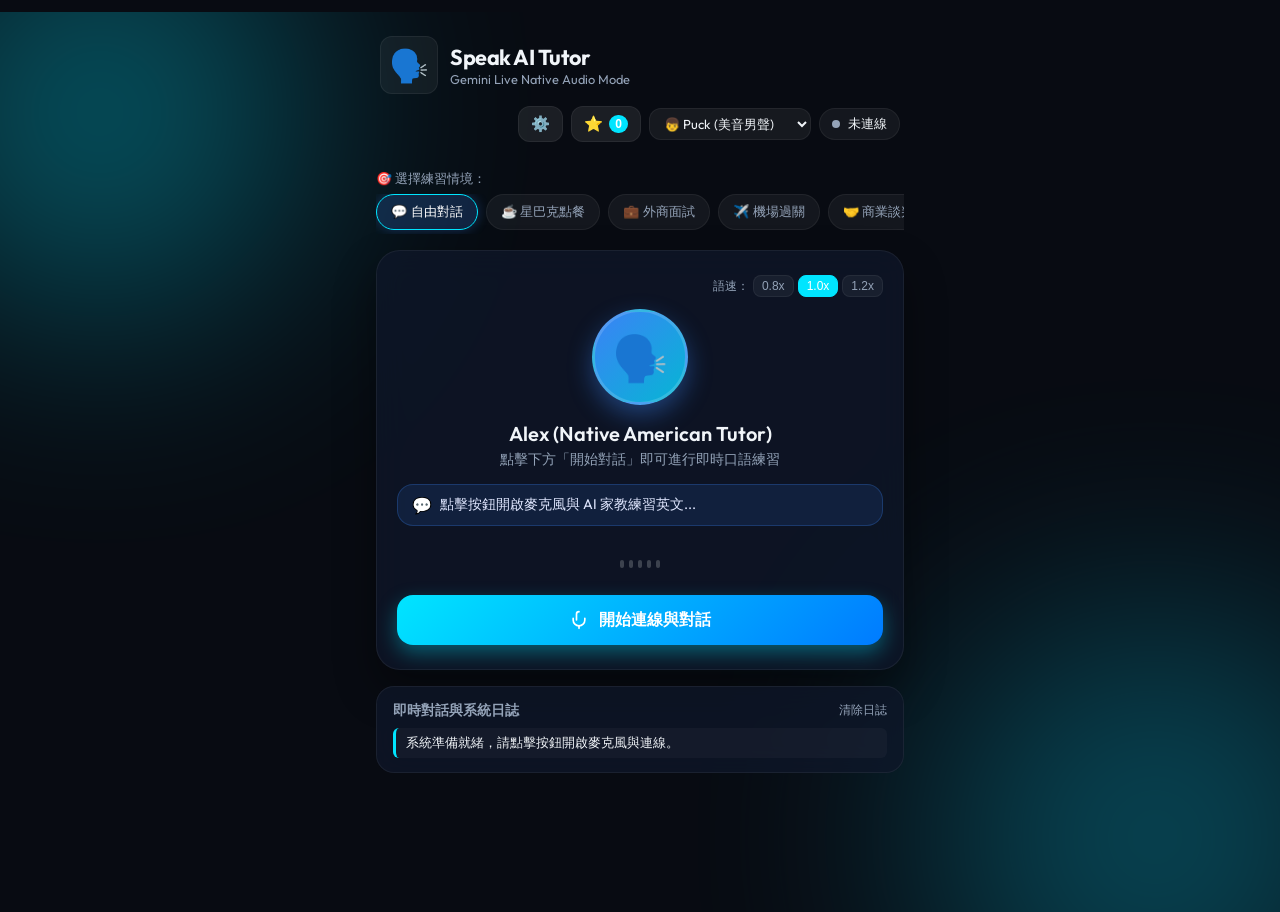
==== index.html @ 6828109a "1500" ====
<!DOCTYPE html>
<html lang="zh-TW">
<head>
    <meta charset="UTF-8">
    <meta name="viewport" content="width=device-width, initial-scale=1.0, maximum-scale=1.0, user-scalable=no">
    <title>Speak AI Tutor - Complete English Learning App</title>
    
    <!-- PWA Primary Meta Tags -->
    <meta name="theme-color" content="#6366f1">
    <meta name="description" content="全功能 Speak AI 英文家教 - 情境角色扮演、即時文法糾正卡片與單字庫">
    <link rel="manifest" href="manifest.json">
    <link rel="icon" type="image/svg+xml" href="icon.svg">
    
    <!-- iOS PWA Mobile Meta Tags -->
    <meta name="apple-mobile-web-app-capable" content="yes">
    <meta name="apple-mobile-web-app-status-bar-style" content="black-translucent">
    <meta name="apple-mobile-web-app-title" content="Speak AI">
    <link rel="apple-touch-icon" href="icon.svg">

    <!-- Google Fonts -->
    <link rel="preconnect" href="https://fonts.googleapis.com">
    <link rel="preconnect" href="https://fonts.gstatic.com" crossorigin>
    <link href="https://fonts.googleapis.com/css2?family=Outfit:wght@300;400;500;600;700&display=swap" rel="stylesheet">
    
    <link rel="stylesheet" href="speak_style_v2.css">
</head>
<body>
    <div class="background-decor">
        <div class="glow glow-1"></div>
        <div class="glow glow-2"></div>
    </div>

    <div class="app-container">
        <!-- Header -->
        <header class="app-header">
            <div class="logo-area">
                <div class="logo-icon">🗣️</div>
                <div>
                    <h1>Speak AI Tutor</h1>
                    <p class="subtitle">Gemini Live Native Audio Mode</p>
                </div>
            </div>
            
            <div class="header-right">
                <!-- Streak Flame Badge -->
                <div class="streak-badge" id="streakBadge" title="每日口說連勝紀錄">
                    🔥 <span class="streak-count" id="streakCount">0</span>
                </div>

                <!-- Settings Button (API Key & Model & Backend WS) -->
                <button id="openBackendSettingsBtn" class="icon-btn" title="API Key 與模型設定">
                    ⚙️
                </button>

                <!-- Saved Vocab Bank Trigger Button -->
                <button id="openVocabBtn" class="icon-btn" title="查看收藏單字片語庫">
                    ⭐ <span class="vocab-badge" id="vocabCount">0</span>
                </button>

                <!-- Voice Selector -->
                <select id="voiceSelect" class="voice-select" title="選擇 AI 家教聲線">
                    <option value="Puck">👦 Puck (美音男聲)</option>
                    <option value="Kore">👩 Kore (美音女聲)</option>
                    <option value="Aoede">👩‍🏫 Aoede (溫和女聲)</option>
                    <option value="Fenrir">🧔 Fenrir (渾厚男聲)</option>
                </select>

                <div class="status-badge" id="statusBadge">
                    <span class="status-dot"></span>
                    <span id="statusText">未連線</span>
                </div>
            </div>
        </header>

        <!-- Scenario Bar (Speak App Feature 1: Roleplay Scenarios) -->
        <section class="scenario-bar">
            <label class="section-label">🎯 選擇練習情境：</label>
            <div class="scenario-chips">
                <button class="chip active" data-scenario="freetalk">💬 自由對話</button>
                <button class="chip" data-scenario="starbucks">☕ 星巴克點餐</button>
                <button class="chip" data-scenario="interview">💼 外商面試</button>
                <button class="chip" data-scenario="airport">✈️ 機場過關</button>
                <button class="chip" data-scenario="business">🤝 商業談判</button>
            </div>
        </section>

        <!-- Main Voice Visualizer Card -->
        <main class="tutor-card">
            <div class="card-top-bar">
                <div class="speed-selector">
                    <span>語速：</span>
                    <button class="speed-btn" data-speed="0.8">0.8x</button>
                    <button class="speed-btn active" data-speed="1.0">1.0x</button>
                    <button class="speed-btn" data-speed="1.2">1.2x</button>
                </div>
            </div>

            <div class="avatar-wrapper">
                <div class="pulse-ring" id="pulseRing"></div>
                <div class="avatar-circle" id="avatarCircle">
                    <span class="avatar-emoji" id="avatarEmoji">🗣️</span>
                </div>
            </div>

            <div class="tutor-info">
                <h2 id="tutorName">Alex (Native American Tutor)</h2>
                <p id="tutorStatus">點擊下方「開始對話」即可進行即時口語練習</p>
            </div>

            <!-- Real-time Live Subtitle Banner -->
            <div class="caption-container" id="captionContainer">
                <div class="caption-bubble" id="captionBubble">
                    <span class="caption-icon">💬</span>
                    <span class="caption-text" id="captionText">點擊按鈕開啟麥克風與 AI 家教練習英文...</span>
                </div>
            </div>

            <!-- Grammar Correction Card Component (Speak App Feature 2: Real-time Correction) -->
            <div class="correction-card hidden" id="correctionCard">
                <div class="correction-header">
                    <span>🛠️ 文法與地道表達修復建議</span>
                    <button id="saveCorrectionBtn" class="btn-text">⭐ 收藏此卡片</button>
                </div>
                <div class="correction-body">
                    <div class="correction-row original">
                        <span class="label">原句：</span>
                        <span id="originalText">--</span>
                    </div>
                    <div class="correction-row corrected">
                        <span class="label">建議修正：</span>
                        <span id="correctedText">--</span>
                    </div>
                    <div class="correction-row explanation">
                        <span class="label">💡 說明：</span>
                        <span id="explanationText">--</span>
                    </div>
                </div>
            </div>

            <!-- Audio Wave Visualizer -->
            <div class="wave-visualizer">
                <div class="bar"></div>
                <div class="bar"></div>
                <div class="bar"></div>
                <div class="bar"></div>
                <div class="bar"></div>
            </div>

            <!-- Action Controls -->
            <div class="controls-area">
                <button id="toggleBtn" class="btn btn-primary">
                    <svg class="mic-icon" xmlns="http://www.w3.org/2000/svg" viewBox="0 0 24 24" fill="none" stroke="currentColor" stroke-width="2" stroke-linecap="round" stroke-linejoin="round">
                        <path d="M12 2a3 3 0 0 0-3 3v7a3 3 0 0 6 0V5a3 3 0 0 0-3-3z"/>
                        <path d="M19 10v2a7 7 0 0 1-14 0v-2"/>
                        <line x1="12" y1="19" x2="12" y2="22"/>
                    </svg>
                    <span id="btnText">開始連線與對話</span>
                </button>
            </div>
        </main>

        <!-- Dynamic Log / Live Feedback Sub-window -->
        <section class="log-card">
            <div class="log-header">
                <h3>即時對話與系統日誌</h3>
                <button id="clearLogBtn" class="btn-text">清除日誌</button>
            </div>
            <div class="log-content" id="logContent">
                <div class="log-item info">系統準備就緒，請點擊按鈕開啟麥克風與連線。</div>
            </div>
        </section>
    </div>

    <!-- Modal 1: Saved Vocab & Phrase Bank -->
    <div class="modal-overlay hidden" id="vocabModal">
        <div class="modal-card">
            <div class="modal-header">
                <h3>⭐ 我的單字與地道片語收藏庫</h3>
                <div style="display:flex; align-items:center; gap:8px;">
                    <button class="start-review-btn" id="startReviewBtn" title="開始間隔複習">📝 開始複習</button>
                    <button class="close-btn" id="closeVocabModalBtn">&times;</button>
                </div>
            </div>
            <div class="modal-body" id="vocabList">
                <div class="empty-state">尚無收藏卡片。可以在對話中點擊「⭐ 收藏此卡片」將重點句加入收藏庫。</div>
            </div>
        </div>
    </div>

    <!-- Modal 2: Post-Session Summary Report -->
    <div class="modal-overlay hidden" id="summaryModal">
        <div class="modal-card">
            <div class="modal-header">
                <h3>🎉 口語練習成績單與學習報告</h3>
                <button class="close-btn" id="closeSummaryModalBtn">&times;</button>
            </div>
            <div class="modal-body">
                <div class="stats-grid">
                    <div class="stat-box">
                        <div class="stat-num" id="statDuration">0:00</div>
                        <div class="stat-title">總說話時長</div>
                    </div>
                    <div class="stat-box">
                        <div class="stat-num" id="statTurns">0</div>
                        <div class="stat-title">對話輪次</div>
                    </div>
                    <div class="stat-box">
                        <div class="stat-num" id="statCorrections">0</div>
                        <div class="stat-title">修正建議</div>
                    </div>
                </div>

                <div class="report-section">
                    <h4>💡 綜合評價與建議</h4>
                    <p id="reportSummary">發音清晰，口語表達自然！建議多使用定冠詞與過去式態，持續保持練習。</p>
                </div>
            </div>
        </div>
    </div>

    <!-- Modal 3: Settings Modal (Gemini API Key, Model Selection & Custom Backend WS & API Test) -->
    <div class="modal-overlay hidden" id="backendSettingsModal">
        <div class="modal-card">
            <div class="modal-header">
                <h3>⚙️ Gemini API Key 與模型設定</h3>
                <button class="close-btn" id="closeBackendSettingsModalBtn">&times;</button>
            </div>
            <div class="modal-body">
                <div style="display:flex; flex-direction:column; gap:12px;">
                    <!-- Option 1: Direct Gemini API Key with Test Button & Model Selector -->
                    <div style="background:rgba(99,102,241,0.1); border:1px solid rgba(99,102,241,0.3); border-radius:12px; padding:12px;">
                        <h4 style="font-size:0.9rem; color:#e0e7ff; margin-bottom:6px;">🔑 方案一：直連 Gemini API Key (推薦 GitHub Pages)</h4>
                        <p style="font-size:0.8rem; color:var(--text-muted); margin-bottom:8px;">
                            填入您的 Gemini API Key 後，網頁即可直接與 Google Gemini Live API 進行無伺服器 WebSocket 雙向語音對話！
                        </p>
                        
                        <!-- Model Selector -->
                        <div style="margin-bottom:8px;">
                            <label style="font-size:0.78rem; color:var(--text-muted); display:block; margin-bottom:4px;">🤖 選擇 Gemini API 模型：</label>
                            <select id="geminiModelSelect" style="width:100%; padding:8px 10px; border-radius:8px; border:1px solid var(--card-border); background:rgba(22,28,45,0.9); color:#fff; font-family:inherit; font-size:0.85rem; outline:none; cursor:pointer;">
                                <option value="gemini-live-2.5-flash-native-audio">✨ gemini-live-2.5-flash-native-audio (推薦：Live API 即時語音專用)</option>
                                <option value="gemini-2.0-flash-live-001">⚡ gemini-2.0-flash-live-001</option>
                            </select>
                        </div>

                        <div style="display:flex; gap:8px;">
                            <input type="password" id="geminiApiKeyInput" placeholder="AIzaSy..." style="flex:1; padding:10px; border-radius:8px; border:1px solid var(--card-border); background:rgba(0,0,0,0.3); color:#fff; font-family:inherit; font-size:0.88rem; outline:none;" />
                            <button id="testApiKeyBtn" class="icon-btn" style="white-space:nowrap; background:rgba(99,102,241,0.3); border-color:var(--primary); color:#fff; font-weight:600;">
                                🧪 測試 Key
                            </button>
                        </div>
                        <div id="testApiResult" style="font-size:0.8rem; margin-top:6px; min-height:18px;"></div>
                    </div>

                    <!-- Option 2: Custom Backend WS URL -->
                    <div style="background:rgba(255,255,255,0.03); border:1px solid var(--card-border); border-radius:12px; padding:12px;">
                        <h4 style="font-size:0.9rem; color:#fff; margin-bottom:6px;">🌐 方案二：自訂 Python 中繼後端 URL (選填)</h4>
                        <p style="font-size:0.8rem; color:var(--text-muted); margin-bottom:8px;">
                            若您有部署 Python 後端 (如 Render / Railway)，可輸入 `wss://your-backend.onrender.com/ws`。
                        </p>
                        <input type="text" id="customWsUrlInput" placeholder="wss://your-backend.onrender.com/ws" style="width:100%; padding:10px; border-radius:8px; border:1px solid var(--card-border); background:rgba(0,0,0,0.3); color:#fff; font-family:inherit; font-size:0.88rem; outline:none;" />
                    </div>
                </div>

                <div style="display:flex; gap:10px; margin-top:14px;">
                    <button id="saveBackendWsBtn" class="btn btn-primary" style="padding:10px;">儲存設定</button>
                    <button id="resetBackendWsBtn" class="btn-text" style="color:var(--danger);">清除與重置</button>
                </div>
            </div>
        </div>
    </div>

    <!-- Modal 4: Review Quiz (SM-2 Spaced Repetition) -->
    <div class="modal-overlay hidden" id="reviewModal">
        <div class="modal-card">
            <div class="modal-header">
                <h3>📝 間隔複習 — Smart Review</h3>
                <button class="close-btn" id="closeReviewModalBtn">&times;</button>
            </div>
            <div class="modal-body">
                <div class="review-card" id="reviewCardArea">
                    <div class="review-prompt" id="reviewPrompt">載入中...</div>
                    <div class="review-hint" id="reviewHint"></div>
                    <div class="review-answer" id="reviewAnswer"></div>
                    <div class="review-actions" id="reviewActions">
                        <button class="review-btn show-answer" id="showAnswerBtn">👀 顯示答案</button>
                    </div>
                </div>
                <div class="review-progress">
                    <span id="reviewProgressText">0 / 0</span>
                    <div class="review-progress-bar">
                        <div class="review-progress-fill" id="reviewProgressFill" style="width:0%"></div>
                    </div>
                </div>
            </div>
        </div>
    </div>

    <script src="app.js?v=4"></script>
</body>
</html>
---- speak_style_v2.css ----
:root {
    --bg-dark: #080b12;
    --card-bg: rgba(15, 23, 42, 0.75);
    --card-border: rgba(255, 255, 255, 0.06);
    --primary: #00E5FF;
    --primary-hover: #00C4D9;
    --accent: #22c55e;
    --danger: #ef4444;
    --text-main: #f1f5f9;
    --text-muted: #94a3b8;
    --font: 'Outfit', sans-serif;
}

* {
    box-sizing: border-box;
    margin: 0;
    padding: 0;
}

body {
    font-family: var(--font);
    background-color: var(--bg-dark);
    color: var(--text-main);
    min-height: 100vh;
    display: flex;
    justify-content: center;
    align-items: flex-start;
    padding-top: 12px;
    padding-bottom: 24px;
    overflow-x: hidden;
    position: relative;
}

.background-decor {
    position: absolute;
    width: 100%;
    height: 100%;
    overflow: hidden;
    z-index: -1;
    pointer-events: none;
}

.glow {
    position: absolute;
    border-radius: 50%;
    filter: blur(120px);
    opacity: 0.35;
}

.glow-1 {
    width: 400px;
    height: 400px;
    background: #00E5FF;
    top: -100px;
    left: -100px;
}

.glow-2 {
    width: 450px;
    height: 450px;
    background: #06b6d4;
    bottom: -150px;
    right: -100px;
}

.app-container {
    width: 100%;
    max-width: 560px;
    padding: 16px;
    display: flex;
    flex-direction: column;
    gap: 16px;
    position: relative;
    z-index: 1;
}

.app-header {
    display: flex;
    justify-content: space-between;
    align-items: center;
    padding: 8px 4px;
    margin-bottom: 4px;
    width: 100%;
    flex-wrap: wrap;
    gap: 12px;
}

.logo-area {
    display: flex;
    align-items: center;
    gap: 12px;
    flex-shrink: 0;
    white-space: nowrap;
}

.logo-icon {
    font-size: 2rem;
    background: rgba(255, 255, 255, 0.05);
    padding: 8px;
    border-radius: 12px;
    border: 1px solid var(--card-border);
}

.app-header h1 {
    font-size: 1.35rem;
    font-weight: 700;
    letter-spacing: -0.5px;
}

.subtitle {
    font-size: 0.8rem;
    color: var(--text-muted);
}

.header-right {
    display: flex;
    align-items: center;
    gap: 8px;
    flex-wrap: wrap;
    justify-content: flex-end;
    flex-shrink: 0;
    width: 100%; /* FORCE TO NEXT LINE */
    position: relative;
    z-index: 9999; /* ENSURE CLICKABLE */
}

.icon-btn {
    background: rgba(255, 255, 255, 0.08);
    border: 1px solid var(--card-border);
    color: var(--text-main);
    padding: 8px 12px;
    border-radius: 12px;
    cursor: pointer;
    font-size: 0.95rem;
    display: flex;
    align-items: center;
    gap: 6px;
    transition: all 0.2s ease;
}

.icon-btn:hover {
    background: rgba(255, 255, 255, 0.16);
}

.vocab-badge {
    background: var(--primary);
    color: #fff;
    font-size: 0.75rem;
    font-weight: 700;
    padding: 2px 6px;
    border-radius: 10px;
}

.voice-select {
    background: rgba(255, 255, 255, 0.06);
    color: var(--text-main);
    border: 1px solid var(--card-border);
    padding: 6px 10px;
    border-radius: 12px;
    font-family: inherit;
    font-size: 0.82rem;
    outline: none;
    cursor: pointer;
}

.voice-select option {
    background: #161c2d;
    color: #fff;
}

.status-badge {
    display: flex;
    align-items: center;
    gap: 8px;
    background: rgba(255, 255, 255, 0.05);
    border: 1px solid var(--card-border);
    padding: 6px 12px;
    border-radius: 30px;
    font-size: 0.8rem;
}

.status-dot {
    width: 8px;
    height: 8px;
    border-radius: 50%;
    background-color: var(--text-muted);
}

.status-badge.connected .status-dot {
    background-color: var(--accent);
    box-shadow: 0 0 10px var(--accent);
}

.status-badge.connecting .status-dot {
    background-color: #f59e0b;
    animation: blink 1s infinite alternate;
}

.status-badge.speaking .status-dot {
    background-color: #3b82f6;
    box-shadow: 0 0 12px #3b82f6;
}

@keyframes blink {
    from { opacity: 0.3; }
    to { opacity: 1; }
}

.scenario-bar {
    display: flex;
    flex-direction: column;
    gap: 6px;
}

.section-label {
    font-size: 0.8rem;
    color: var(--text-muted);
    font-weight: 500;
}

.scenario-chips {
    display: flex;
    gap: 8px;
    overflow-x: auto;
    padding-bottom: 4px;
    scrollbar-width: none;
}

.scenario-chips::-webkit-scrollbar {
    display: none;
}

.chip {
    background: rgba(255, 255, 255, 0.05);
    border: 1px solid var(--card-border);
    color: var(--text-muted);
    padding: 8px 14px;
    border-radius: 20px;
    font-size: 0.82rem;
    white-space: nowrap;
    cursor: pointer;
    transition: all 0.2s ease;
}

.chip.active, .chip:hover {
    background: rgba(59, 130, 246, 0.2);
    border-color: var(--primary);
    color: #fff;
    box-shadow: 0 0 12px rgba(59, 130, 246, 0.3);
}

.tutor-card {
    background: var(--card-bg);
    backdrop-filter: blur(16px);
    border: 1px solid var(--card-border);
    border-radius: 24px;
    padding: 24px 20px;
    display: flex;
    flex-direction: column;
    align-items: center;
    text-align: center;
    box-shadow: 0 20px 40px rgba(0, 0, 0, 0.4);
    position: relative;
}

.card-top-bar {
    width: 100%;
    display: flex;
    justify-content: flex-end;
    margin-bottom: 12px;
}

.speed-selector {
    display: flex;
    align-items: center;
    gap: 4px;
    font-size: 0.75rem;
    color: var(--text-muted);
}

.speed-btn {
    background: rgba(255, 255, 255, 0.05);
    border: 1px solid var(--card-border);
    color: var(--text-muted);
    padding: 3px 8px;
    border-radius: 8px;
    font-size: 0.75rem;
    cursor: pointer;
}

.speed-btn.active {
    background: var(--primary);
    color: #fff;
    border-color: var(--primary);
}

.avatar-wrapper {
    position: relative;
    margin-bottom: 16px;
}

.avatar-circle {
    width: 96px;
    height: 96px;
    border-radius: 50%;
    background: linear-gradient(135deg, #3b82f6, #06b6d4);
    display: flex;
    justify-content: center;
    align-items: center;
    border: 3px solid rgba(255, 255, 255, 0.15);
    position: relative;
    z-index: 2;
    box-shadow: 0 10px 25px rgba(59, 130, 246, 0.4);
}

.avatar-emoji {
    font-size: 2.8rem;
}

.pulse-ring {
    position: absolute;
    top: -8px;
    left: -8px;
    right: -8px;
    bottom: -8px;
    border-radius: 50%;
    border: 2px solid var(--primary);
    opacity: 0;
    pointer-events: none;
    z-index: 1;
}

.pulse-ring.active {
    animation: pulse 2s infinite;
}

@keyframes pulse {
    0% { transform: scale(0.95); opacity: 0.8; }
    100% { transform: scale(1.4); opacity: 0; }
}

.tutor-info h2 {
    font-size: 1.25rem;
    font-weight: 600;
    margin-bottom: 4px;
}

.tutor-info p {
    font-size: 0.85rem;
    color: var(--text-muted);
}

.caption-container {
    width: 100%;
    margin-top: 14px;
    margin-bottom: 6px;
    min-height: 44px;
    display: flex;
    justify-content: center;
    align-items: center;
}

.caption-bubble {
    background: rgba(59, 130, 246, 0.12);
    border: 1px solid rgba(59, 130, 246, 0.25);
    padding: 10px 14px;
    border-radius: 16px;
    font-size: 0.88rem;
    color: #e0e7ff;
    display: flex;
    align-items: center;
    gap: 8px;
    width: 100%;
    text-align: left;
}

.caption-icon { font-size: 1rem; flex-shrink: 0; }
.caption-text { line-height: 1.4; word-break: break-word; }

.correction-card {
    width: 100%;
    margin: 10px 0;
    background: rgba(239, 68, 68, 0.08);
    border: 1px solid rgba(239, 68, 68, 0.25);
    border-radius: 14px;
    padding: 12px 14px;
    text-align: left;
}

.correction-card.hidden { display: none; }

.correction-header {
    display: flex;
    justify-content: space-between;
    align-items: center;
    font-size: 0.78rem;
    font-weight: 600;
    color: #fca5a5;
    margin-bottom: 6px;
}

.correction-body {
    display: flex;
    flex-direction: column;
    gap: 4px;
    font-size: 0.85rem;
}

.correction-row.original { color: #f87171; text-decoration: line-through; }
.correction-row.corrected { color: #34d399; font-weight: 500; }

.wave-visualizer {
    display: flex;
    align-items: center;
    gap: 5px;
    height: 30px;
    margin: 16px 0;
}

.wave-visualizer .bar {
    width: 4px;
    height: 8px;
    background-color: rgba(255, 255, 255, 0.2);
    border-radius: 4px;
    transition: height 0.15s ease, background-color 0.3s ease;
}

.wave-visualizer.active .bar {
    background-color: var(--primary);
    animation: wave 1.2s infinite ease-in-out alternate;
}

.wave-visualizer.active .bar:nth-child(1) { animation-delay: 0.1s; }
.wave-visualizer.active .bar:nth-child(2) { animation-delay: 0.3s; }
.wave-visualizer.active .bar:nth-child(3) { animation-delay: 0.5s; }
.wave-visualizer.active .bar:nth-child(4) { animation-delay: 0.2s; }
.wave-visualizer.active .bar:nth-child(5) { animation-delay: 0.4s; }

@keyframes wave {
    0% { height: 8px; }
    100% { height: 28px; }
}

.controls-area { width: 100%; }

.btn {
    width: 100%;
    padding: 14px 20px;
    border-radius: 16px;
    border: none;
    font-family: inherit;
    font-size: 1rem;
    font-weight: 600;
    cursor: pointer;
    display: flex;
    justify-content: center;
    align-items: center;
    gap: 10px;
    transition: all 0.25s ease;
}

.btn-primary {
    background: linear-gradient(135deg, #00E5FF, #007BFF);
    color: #fff;
    box-shadow: 0 8px 20px rgba(0, 229, 255, 0.35);
}

.btn-primary:hover {
    transform: translateY(-2px);
    box-shadow: 0 12px 25px rgba(0, 229, 255, 0.5);
}

.btn-danger {
    background: linear-gradient(135deg, var(--danger), #dc2626);
    color: #fff;
    box-shadow: 0 8px 20px rgba(239, 68, 68, 0.35);
}

.mic-icon { width: 20px; height: 20px; }

.log-card {
    background: var(--card-bg);
    backdrop-filter: blur(16px);
    border: 1px solid var(--card-border);
    border-radius: 18px;
    padding: 14px 16px;
}

.log-header {
    display: flex;
    justify-content: space-between;
    align-items: center;
    margin-bottom: 8px;
}

.log-header h3 {
    font-size: 0.88rem;
    font-weight: 600;
    color: var(--text-muted);
}

.btn-text {
    background: none;
    border: none;
    color: var(--text-muted);
    font-size: 0.78rem;
    cursor: pointer;
}

.btn-text:hover { color: var(--text-main); }

.log-content {
    max-height: 100px;
    overflow-y: auto;
    display: flex;
    flex-direction: column;
    gap: 6px;
    font-size: 0.82rem;
}

.log-content::-webkit-scrollbar { width: 5px; }
.log-content::-webkit-scrollbar-thumb { background: rgba(59, 130, 246, 0.4); border-radius: 3px; }

.log-item {
    padding: 6px 10px;
    border-radius: 6px;
    background: rgba(255, 255, 255, 0.03);
}

.log-item.info { border-left: 3px solid var(--primary); }
.log-item.success { border-left: 3px solid var(--accent); }
.log-item.error { border-left: 3px solid var(--danger); }

.modal-overlay {
    position: fixed;
    top: 0; left: 0; right: 0; bottom: 0;
    background: rgba(0, 0, 0, 0.7);
    backdrop-filter: blur(8px);
    z-index: 100;
    display: flex;
    justify-content: center;
    align-items: center;
    padding: 20px;
}

.modal-overlay.hidden { display: none; }

.modal-card {
    background: #161c2d;
    border: 1px solid var(--card-border);
    border-radius: 20px;
    width: 100%;
    max-width: 480px;
    max-height: 80vh;
    display: flex;
    flex-direction: column;
    box-shadow: 0 20px 50px rgba(0, 0, 0, 0.6);
}

.modal-header {
    padding: 16px 20px;
    border-bottom: 1px solid var(--card-border);
    display: flex;
    justify-content: space-between;
    align-items: center;
}

.modal-header h3 { font-size: 1.1rem; font-weight: 600; }
.close-btn { background: none; border: none; color: var(--text-muted); font-size: 1.5rem; cursor: pointer; }

.modal-body {
    padding: 20px;
    overflow-y: auto;
    display: flex;
    flex-direction: column;
    gap: 14px;
}

.stats-grid {
    display: grid;
    grid-template-columns: repeat(3, 1fr);
    gap: 10px;
}

.stat-box {
    background: rgba(255, 255, 255, 0.04);
    border: 1px solid var(--card-border);
    border-radius: 12px;
    padding: 12px;
    text-align: center;
}

.stat-num { font-size: 1.4rem; font-weight: 700; color: var(--primary); }
.stat-title { font-size: 0.75rem; color: var(--text-muted); margin-top: 4px; }

.report-section {
    background: rgba(59, 130, 246, 0.08);
    border-radius: 12px;
    padding: 14px;
}

.report-section h4 { font-size: 0.9rem; margin-bottom: 6px; color: #e0e7ff; }
.report-section p { font-size: 0.85rem; color: var(--text-muted); line-height: 1.5; }

.empty-state { text-align: center; color: var(--text-muted); padding: 20px; font-size: 0.88rem; }

/* Correction explanation row */
.correction-row.explanation {
    color: #fbbf24;
    font-style: italic;
    font-size: 0.83rem;
    line-height: 1.4;
    padding-top: 4px;
    border-top: 1px dashed rgba(251, 191, 36, 0.2);
    margin-top: 4px;
}

.correction-row .label {
    font-weight: 600;
    margin-right: 4px;
    white-space: nowrap;
}

/* Mastery badges */
.mastery-badge {
    display: inline-block;
    font-size: 0.7rem;
    font-weight: 600;
    padding: 2px 8px;
    border-radius: 10px;
    margin-left: 8px;
}

.mastery-learning {
    background: rgba(251, 191, 36, 0.2);
    color: #fbbf24;
    border: 1px solid rgba(251, 191, 36, 0.3);
}

.mastery-reviewing {
    background: rgba(59, 130, 246, 0.2);
    color: #60a5fa;
    border: 1px solid rgba(59, 130, 246, 0.3);
}

.mastery-mastered {
    background: rgba(34, 197, 94, 0.2);
    color: #4ade80;
    border: 1px solid rgba(34, 197, 94, 0.3);
}

.review-due-badge {
    font-size: 0.7rem;
    color: #f87171;
    margin-left: 6px;
}

/* Streak badge */
.streak-badge {
    display: flex;
    align-items: center;
    gap: 4px;
    background: linear-gradient(135deg, rgba(251, 146, 60, 0.2), rgba(239, 68, 68, 0.15));
    border: 1px solid rgba(251, 146, 60, 0.3);
    padding: 6px 12px;
    border-radius: 30px;
    font-size: 0.85rem;
    font-weight: 700;
    color: #fb923c;
    cursor: default;
    transition: all 0.3s ease;
}

.streak-badge:hover {
    box-shadow: 0 0 16px rgba(251, 146, 60, 0.3);
}

.streak-count {
    font-size: 0.9rem;
}

/* Review Quiz Modal */
.review-card {
    background: rgba(59, 130, 246, 0.08);
    border: 1px solid rgba(59, 130, 246, 0.2);
    border-radius: 16px;
    padding: 20px;
    text-align: center;
}

.review-prompt {
    font-size: 1rem;
    color: #fbbf24;
    font-weight: 500;
    margin-bottom: 8px;
    line-height: 1.5;
}

.review-hint {
    font-size: 0.85rem;
    color: var(--text-muted);
    margin-bottom: 16px;
}

.review-answer {
    font-size: 1.1rem;
    color: #22c55e;
    font-weight: 600;
    margin: 12px 0;
    padding: 12px;
    background: rgba(34, 197, 94, 0.1);
    border-radius: 10px;
    display: none;
}

.review-answer.visible {
    display: block;
}

.review-actions {
    display: flex;
    gap: 10px;
    justify-content: center;
    margin-top: 14px;
}

.review-btn {
    padding: 10px 24px;
    border-radius: 12px;
    border: none;
    font-family: inherit;
    font-size: 0.9rem;
    font-weight: 600;
    cursor: pointer;
    transition: all 0.2s ease;
}

.review-btn.show-answer {
    background: linear-gradient(135deg, #3b82f6, #06b6d4);
    color: #fff;
    width: 100%;
}

.review-btn.remembered {
    background: rgba(34, 197, 94, 0.2);
    color: #4ade80;
    border: 1px solid rgba(34, 197, 94, 0.3);
    flex: 1;
}

.review-btn.forgot {
    background: rgba(239, 68, 68, 0.2);
    color: #f87171;
    border: 1px solid rgba(239, 68, 68, 0.3);
    flex: 1;
}

.review-btn:hover {
    transform: translateY(-1px);
}

.review-progress {
    font-size: 0.8rem;
    color: var(--text-muted);
    text-align: center;
    margin-top: 10px;
}

.review-progress-bar {
    width: 100%;
    height: 4px;
    background: rgba(255, 255, 255, 0.08);
    border-radius: 2px;
    margin-top: 6px;
    overflow: hidden;
}

.review-progress-fill {
    height: 100%;
    background: linear-gradient(90deg, #3b82f6, #22c55e);
    border-radius: 2px;
    transition: width 0.3s ease;
}

.start-review-btn {
    background: linear-gradient(135deg, #3b82f6, #06b6d4);
    color: #fff;
    border: none;
    padding: 6px 14px;
    border-radius: 10px;
    font-family: inherit;
    font-size: 0.8rem;
    font-weight: 600;
    cursor: pointer;
    transition: all 0.2s ease;
}

.start-review-btn:hover {
    transform: translateY(-1px);
    box-shadow: 0 4px 12px rgba(59, 130, 246, 0.3);
}

.start-review-btn:disabled {
    opacity: 0.4;
    cursor: not-allowed;
    transform: none;
}

.vocab-card-meta {
    display: flex;
    align-items: center;
    flex-wrap: wrap;
    gap: 4px;
    font-size: 0.75rem;
    color: var(--text-muted);
    margin-top: 6px;
}
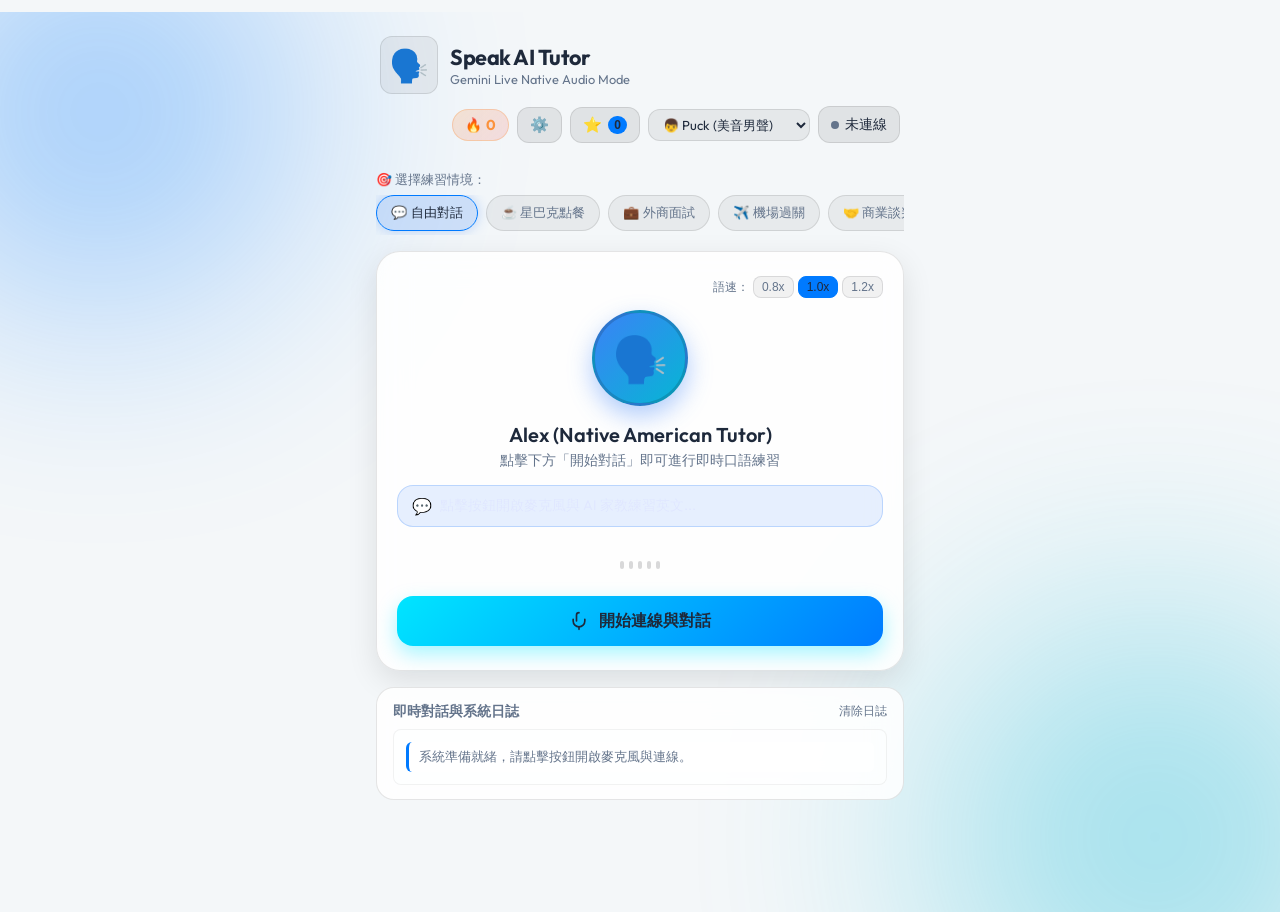
==== commit 9b3f5d6e: "Fix log panel background color in light theme" ====
--- a/index.html
+++ b/index.html
@@ -22,7 +22,7 @@
     <link rel="preconnect" href="https://fonts.gstatic.com" crossorigin>
     <link href="https://fonts.googleapis.com/css2?family=Outfit:wght@300;400;500;600;700&display=swap" rel="stylesheet">
     
-    <link rel="stylesheet" href="speak_style_v2.css">
+    <link rel="stylesheet" href="speak_style_v2.css?v=18">
 </head>
 <body>
     <div class="background-decor">
@@ -229,7 +229,7 @@
                 <div style="display:flex; flex-direction:column; gap:12px;">
                     <!-- Option 1: Direct Gemini API Key with Test Button & Model Selector -->
                     <div style="background:rgba(99,102,241,0.1); border:1px solid rgba(99,102,241,0.3); border-radius:12px; padding:12px;">
-                        <h4 style="font-size:0.9rem; color:#e0e7ff; margin-bottom:6px;">🔑 方案一：直連 Gemini API Key (推薦 GitHub Pages)</h4>
+                        <h4 style="font-size:0.9rem; color:#1e293b; margin-bottom:6px;">🔑 方案一：直連 Gemini API Key (推薦 GitHub Pages)</h4>
                         <p style="font-size:0.8rem; color:var(--text-muted); margin-bottom:8px;">
                             填入您的 Gemini API Key 後，網頁即可直接與 Google Gemini Live API 進行無伺服器 WebSocket 雙向語音對話！
                         </p>
@@ -237,15 +237,17 @@
                         <!-- Model Selector -->
                         <div style="margin-bottom:8px;">
                             <label style="font-size:0.78rem; color:var(--text-muted); display:block; margin-bottom:4px;">🤖 選擇 Gemini API 模型：</label>
-                            <select id="geminiModelSelect" style="width:100%; padding:8px 10px; border-radius:8px; border:1px solid var(--card-border); background:rgba(22,28,45,0.9); color:#fff; font-family:inherit; font-size:0.85rem; outline:none; cursor:pointer;">
-                                <option value="gemini-live-2.5-flash-native-audio">✨ gemini-live-2.5-flash-native-audio (推薦：Live API 即時語音專用)</option>
+                            <select id="geminiModelSelect" style="width:100%; padding:8px 10px; border-radius:8px; border:1px solid var(--card-border); background:rgba(255,255,255,0.9); color:#1e293b; font-family:inherit; font-size:0.85rem; outline:none; cursor:pointer;">
+                                <option value="gemini-2.5-flash">🚀 gemini-2.5-flash (推薦)</option>
+                                <option value="gemini-3.5-flash">🔥 gemini-3.5-flash</option>
+                                <option value="gemini-2.0-flash">✨ gemini-2.0-flash</option>
                                 <option value="gemini-2.0-flash-live-001">⚡ gemini-2.0-flash-live-001</option>
                             </select>
                         </div>
 
                         <div style="display:flex; gap:8px;">
-                            <input type="password" id="geminiApiKeyInput" placeholder="AIzaSy..." style="flex:1; padding:10px; border-radius:8px; border:1px solid var(--card-border); background:rgba(0,0,0,0.3); color:#fff; font-family:inherit; font-size:0.88rem; outline:none;" />
-                            <button id="testApiKeyBtn" class="icon-btn" style="white-space:nowrap; background:rgba(99,102,241,0.3); border-color:var(--primary); color:#fff; font-weight:600;">
+                            <input type="password" id="geminiApiKeyInput" placeholder="AIzaSy..." style="flex:1; padding:10px; border-radius:8px; border:1px solid var(--card-border); background:rgba(0,0,0,0.05); color:#1e293b; font-family:inherit; font-size:0.88rem; outline:none;" />
+                            <button id="testApiKeyBtn" class="icon-btn" style="white-space:nowrap; background:rgba(99,102,241,0.3); border-color:var(--primary); color:#1e293b; font-weight:600;">
                                 🧪 測試 Key
                             </button>
                         </div>
@@ -254,11 +256,11 @@
 
                     <!-- Option 2: Custom Backend WS URL -->
                     <div style="background:rgba(255,255,255,0.03); border:1px solid var(--card-border); border-radius:12px; padding:12px;">
-                        <h4 style="font-size:0.9rem; color:#fff; margin-bottom:6px;">🌐 方案二：自訂 Python 中繼後端 URL (選填)</h4>
+                        <h4 style="font-size:0.9rem; color:#1e293b; margin-bottom:6px;">🌐 方案二：自訂 Python 中繼後端 URL (選填)</h4>
                         <p style="font-size:0.8rem; color:var(--text-muted); margin-bottom:8px;">
                             若您有部署 Python 後端 (如 Render / Railway)，可輸入 `wss://your-backend.onrender.com/ws`。
                         </p>
-                        <input type="text" id="customWsUrlInput" placeholder="wss://your-backend.onrender.com/ws" style="width:100%; padding:10px; border-radius:8px; border:1px solid var(--card-border); background:rgba(0,0,0,0.3); color:#fff; font-family:inherit; font-size:0.88rem; outline:none;" />
+                        <input type="text" id="customWsUrlInput" placeholder="wss://your-backend.onrender.com/ws" style="width:100%; padding:10px; border-radius:8px; border:1px solid var(--card-border); background:rgba(0,0,0,0.05); color:#1e293b; font-family:inherit; font-size:0.88rem; outline:none;" />
                     </div>
                 </div>
 
@@ -296,6 +298,7 @@
         </div>
     </div>
 
-    <script src="app.js?v=4"></script>
+    <script src="app.js?v=18"></script>
 </body>
 </html>
+
--- a/speak_style_v2.css
+++ b/speak_style_v2.css
@@ -1,13 +1,13 @@
-:root {
-    --bg-dark: #080b12;
-    --card-bg: rgba(15, 23, 42, 0.75);
-    --card-border: rgba(255, 255, 255, 0.06);
-    --primary: #00E5FF;
-    --primary-hover: #00C4D9;
+﻿:root {
+    --bg-dark: #f4f7f9;
+    --card-bg: rgba(255, 255, 255, 0.85);
+    --card-border: rgba(0, 0, 0, 0.1);
+    --primary: #007AFF;
+    --primary-hover: #0056b3;
     --accent: #22c55e;
     --danger: #ef4444;
-    --text-main: #f1f5f9;
-    --text-muted: #94a3b8;
+    --text-main: #1e293b;
+    --text-muted: #64748b;
     --font: 'Outfit', sans-serif;
 }
 
@@ -50,7 +50,7 @@
 .glow-1 {
     width: 400px;
     height: 400px;
-    background: #00E5FF;
+    background: #007AFF;
     top: -100px;
     left: -100px;
 }
@@ -95,7 +95,7 @@
 
 .logo-icon {
     font-size: 2rem;
-    background: rgba(255, 255, 255, 0.05);
+    background: rgba(0, 0, 0, 0.05);
     padding: 8px;
     border-radius: 12px;
     border: 1px solid var(--card-border);
@@ -124,8 +124,45 @@
     z-index: 9999; /* ENSURE CLICKABLE */
 }
 
+.status-badge {
+    background: rgba(0, 0, 0, 0.08);
+    border: 1px solid var(--card-border);
+    color: var(--text-main);
+    padding: 8px 12px;
+    border-radius: 12px;
+    font-size: 0.85rem;
+    display: flex;
+    align-items: center;
+    gap: 6px;
+    transition: all 0.3s ease;
+}
+
+.status-dot {
+    width: 8px;
+    height: 8px;
+    border-radius: 50%;
+    background-color: var(--text-muted);
+    transition: all 0.3s ease;
+}
+
+.status-badge.status-connected {
+    border-color: rgba(0, 229, 255, 0.3);
+    background: rgba(0, 229, 255, 0.05);
+}
+
+.status-badge.status-connected .status-dot {
+    background-color: var(--primary);
+    box-shadow: 0 0 8px var(--primary);
+    animation: pulse-dot 1.5s infinite alternate;
+}
+
+@keyframes pulse-dot {
+    0% { opacity: 0.6; box-shadow: 0 0 4px var(--primary); }
+    100% { opacity: 1; box-shadow: 0 0 12px var(--primary); }
+}
+
 .icon-btn {
-    background: rgba(255, 255, 255, 0.08);
+    background: rgba(0, 0, 0, 0.08);
     border: 1px solid var(--card-border);
     color: var(--text-main);
     padding: 8px 12px;
@@ -139,12 +176,12 @@
 }
 
 .icon-btn:hover {
-    background: rgba(255, 255, 255, 0.16);
+    background: rgba(0, 0, 0, 0.12);
 }
 
 .vocab-badge {
     background: var(--primary);
-    color: #fff;
+    color: var(--text-main);
     font-size: 0.75rem;
     font-weight: 700;
     padding: 2px 6px;
@@ -152,7 +189,7 @@
 }
 
 .voice-select {
-    background: rgba(255, 255, 255, 0.06);
+    background: rgba(0, 0, 0, 0.06);
     color: var(--text-main);
     border: 1px solid var(--card-border);
     padding: 6px 10px;
@@ -165,40 +202,7 @@
 
 .voice-select option {
     background: #161c2d;
-    color: #fff;
-}
-
-.status-badge {
-    display: flex;
-    align-items: center;
-    gap: 8px;
-    background: rgba(255, 255, 255, 0.05);
-    border: 1px solid var(--card-border);
-    padding: 6px 12px;
-    border-radius: 30px;
-    font-size: 0.8rem;
-}
-
-.status-dot {
-    width: 8px;
-    height: 8px;
-    border-radius: 50%;
-    background-color: var(--text-muted);
-}
-
-.status-badge.connected .status-dot {
-    background-color: var(--accent);
-    box-shadow: 0 0 10px var(--accent);
-}
-
-.status-badge.connecting .status-dot {
-    background-color: #f59e0b;
-    animation: blink 1s infinite alternate;
-}
-
-.status-badge.speaking .status-dot {
-    background-color: #3b82f6;
-    box-shadow: 0 0 12px #3b82f6;
+    color: var(--text-main);
 }
 
 @keyframes blink {
@@ -230,8 +234,29 @@
     display: none;
 }
 
+.log-content {
+    background: rgba(255, 255, 255, 0.3); border: 1px solid rgba(0,0,0,0.05);
+    padding: 12px;
+    border-radius: 8px;
+    font-size: 0.85rem;
+    color: var(--text-muted);
+    max-height: 150px;
+    overflow-y: auto;
+    font-family: monospace;
+    white-space: pre-wrap;
+    transition: max-height 0.3s ease, padding 0.3s ease, opacity 0.3s ease;
+}
+
+.log-content.collapsed {
+    max-height: 0;
+    padding-top: 0;
+    padding-bottom: 0;
+    opacity: 0;
+    overflow: hidden;
+}
+
 .chip {
-    background: rgba(255, 255, 255, 0.05);
+    background: rgba(0, 0, 0, 0.05);
     border: 1px solid var(--card-border);
     color: var(--text-muted);
     padding: 8px 14px;
@@ -245,7 +270,7 @@
 .chip.active, .chip:hover {
     background: rgba(59, 130, 246, 0.2);
     border-color: var(--primary);
-    color: #fff;
+    color: var(--text-main);
     box-shadow: 0 0 12px rgba(59, 130, 246, 0.3);
 }
 
@@ -259,7 +284,7 @@
     flex-direction: column;
     align-items: center;
     text-align: center;
-    box-shadow: 0 20px 40px rgba(0, 0, 0, 0.4);
+    box-shadow: 0 10px 30px rgba(0, 0, 0, 0.1);
     position: relative;
 }
 
@@ -279,7 +304,7 @@
 }
 
 .speed-btn {
-    background: rgba(255, 255, 255, 0.05);
+    background: rgba(0, 0, 0, 0.05);
     border: 1px solid var(--card-border);
     color: var(--text-muted);
     padding: 3px 8px;
@@ -290,7 +315,7 @@
 
 .speed-btn.active {
     background: var(--primary);
-    color: #fff;
+    color: var(--text-main);
     border-color: var(--primary);
 }
 
@@ -307,7 +332,7 @@
     display: flex;
     justify-content: center;
     align-items: center;
-    border: 3px solid rgba(255, 255, 255, 0.15);
+    border: 3px solid rgba(0, 0, 0, 0.15);
     position: relative;
     z-index: 2;
     box-shadow: 0 10px 25px rgba(59, 130, 246, 0.4);
@@ -420,7 +445,7 @@
 .wave-visualizer .bar {
     width: 4px;
     height: 8px;
-    background-color: rgba(255, 255, 255, 0.2);
+    background-color: rgba(0, 0, 0, 0.15);
     border-radius: 4px;
     transition: height 0.15s ease, background-color 0.3s ease;
 }
@@ -461,7 +486,7 @@
 
 .btn-primary {
     background: linear-gradient(135deg, #00E5FF, #007BFF);
-    color: #fff;
+    color: var(--text-main);
     box-shadow: 0 8px 20px rgba(0, 229, 255, 0.35);
 }
 
@@ -472,7 +497,7 @@
 
 .btn-danger {
     background: linear-gradient(135deg, var(--danger), #dc2626);
-    color: #fff;
+    color: var(--text-main);
     box-shadow: 0 8px 20px rgba(239, 68, 68, 0.35);
 }
 
@@ -524,7 +549,7 @@
 .log-item {
     padding: 6px 10px;
     border-radius: 6px;
-    background: rgba(255, 255, 255, 0.03);
+    background: rgba(255, 255, 255, 0.6);
 }
 
 .log-item.info { border-left: 3px solid var(--primary); }
@@ -554,7 +579,7 @@
     max-height: 80vh;
     display: flex;
     flex-direction: column;
-    box-shadow: 0 20px 50px rgba(0, 0, 0, 0.6);
+    box-shadow: 0 15px 40px rgba(0, 0, 0, 0.15);
 }
 
 .modal-header {
@@ -583,7 +608,7 @@
 }
 
 .stat-box {
-    background: rgba(255, 255, 255, 0.04);
+    background: rgba(0, 0, 0, 0.04);
     border: 1px solid var(--card-border);
     border-radius: 12px;
     padding: 12px;
@@ -737,7 +762,7 @@
 
 .review-btn.show-answer {
     background: linear-gradient(135deg, #3b82f6, #06b6d4);
-    color: #fff;
+    color: var(--text-main);
     width: 100%;
 }
 
@@ -769,7 +794,7 @@
 .review-progress-bar {
     width: 100%;
     height: 4px;
-    background: rgba(255, 255, 255, 0.08);
+    background: rgba(0, 0, 0, 0.08);
     border-radius: 2px;
     margin-top: 6px;
     overflow: hidden;
@@ -784,7 +809,7 @@
 
 .start-review-btn {
     background: linear-gradient(135deg, #3b82f6, #06b6d4);
-    color: #fff;
+    color: var(--text-main);
     border: none;
     padding: 6px 14px;
     border-radius: 10px;
@@ -815,3 +840,5 @@
     color: var(--text-muted);
     margin-top: 6px;
 }
+
+
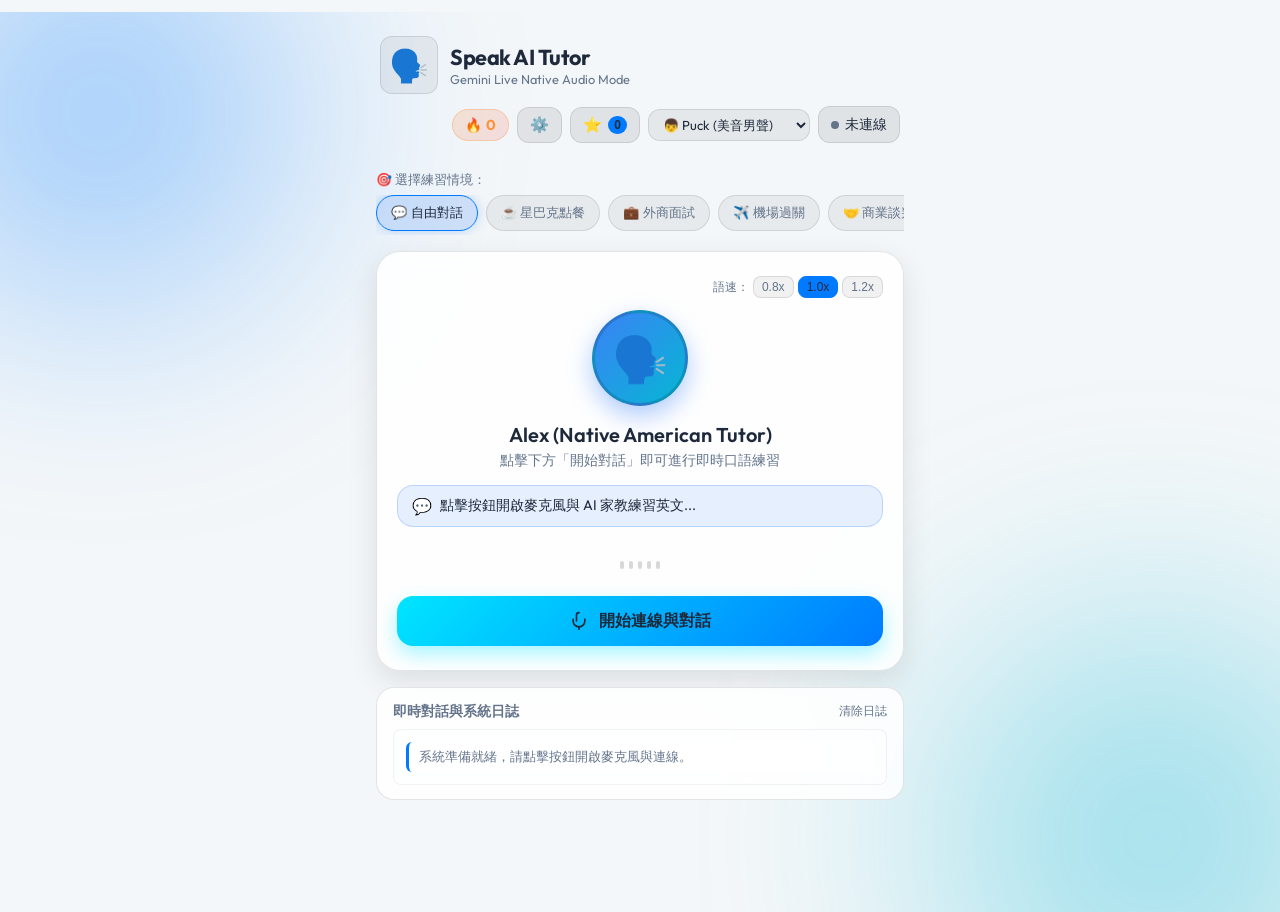
==== commit 54d6cae8: "Fix dark modal card background in light theme" ====
--- a/index.html
+++ b/index.html
@@ -22,7 +22,7 @@
     <link rel="preconnect" href="https://fonts.gstatic.com" crossorigin>
     <link href="https://fonts.googleapis.com/css2?family=Outfit:wght@300;400;500;600;700&display=swap" rel="stylesheet">
     
-    <link rel="stylesheet" href="speak_style_v2.css?v=18">
+    <link rel="stylesheet" href="speak_style_v2.css?v=21">
 </head>
 <body>
     <div class="background-decor">
@@ -238,10 +238,10 @@
                         <div style="margin-bottom:8px;">
                             <label style="font-size:0.78rem; color:var(--text-muted); display:block; margin-bottom:4px;">🤖 選擇 Gemini API 模型：</label>
                             <select id="geminiModelSelect" style="width:100%; padding:8px 10px; border-radius:8px; border:1px solid var(--card-border); background:rgba(255,255,255,0.9); color:#1e293b; font-family:inherit; font-size:0.85rem; outline:none; cursor:pointer;">
-                                <option value="gemini-2.5-flash">🚀 gemini-2.5-flash (推薦)</option>
-                                <option value="gemini-3.5-flash">🔥 gemini-3.5-flash</option>
-                                <option value="gemini-2.0-flash">✨ gemini-2.0-flash</option>
-                                <option value="gemini-2.0-flash-live-001">⚡ gemini-2.0-flash-live-001</option>
+                                <option value="gemini-2.0-flash">🚀 gemini-2.0-flash (推薦)</option>
+                                <option value="gemini-2.0-flash-lite">⚡ gemini-2.0-flash-lite</option>
+                                <option value="gemini-1.5-flash">✨ gemini-1.5-flash</option>
+                                <option value="gemini-1.5-pro">🧠 gemini-1.5-pro</option>
                             </select>
                         </div>
 
@@ -298,7 +298,7 @@
         </div>
     </div>
 
-    <script src="app.js?v=18"></script>
+    <script src="app.js?v=21"></script>
 </body>
 </html>
 
--- a/speak_style_v2.css
+++ b/speak_style_v2.css
@@ -201,7 +201,7 @@
 }
 
 .voice-select option {
-    background: #161c2d;
+    background: #ffffff;
     color: var(--text-main);
 }
 
@@ -391,7 +391,7 @@
     padding: 10px 14px;
     border-radius: 16px;
     font-size: 0.88rem;
-    color: #e0e7ff;
+    color: #1e293b;
     display: flex;
     align-items: center;
     gap: 8px;
@@ -431,8 +431,8 @@
     font-size: 0.85rem;
 }
 
-.correction-row.original { color: #f87171; text-decoration: line-through; }
-.correction-row.corrected { color: #34d399; font-weight: 500; }
+.correction-row.original { color: #ef4444; text-decoration: line-through; }
+.correction-row.corrected { color: #22c55e; font-weight: 500; }
 
 .wave-visualizer {
     display: flex;
@@ -571,7 +571,7 @@
 .modal-overlay.hidden { display: none; }
 
 .modal-card {
-    background: #161c2d;
+    background: #ffffff;
     border: 1px solid var(--card-border);
     border-radius: 20px;
     width: 100%;
@@ -624,7 +624,7 @@
     padding: 14px;
 }
 
-.report-section h4 { font-size: 0.9rem; margin-bottom: 6px; color: #e0e7ff; }
+.report-section h4 { font-size: 0.9rem; margin-bottom: 6px; color: #1e293b; }
 .report-section p { font-size: 0.85rem; color: var(--text-muted); line-height: 1.5; }
 
 .empty-state { text-align: center; color: var(--text-muted); padding: 20px; font-size: 0.88rem; }
@@ -664,7 +664,7 @@
 
 .mastery-reviewing {
     background: rgba(59, 130, 246, 0.2);
-    color: #60a5fa;
+    color: #3b82f6;
     border: 1px solid rgba(59, 130, 246, 0.3);
 }
 
@@ -676,7 +676,7 @@
 
 .review-due-badge {
     font-size: 0.7rem;
-    color: #f87171;
+    color: #ef4444;
     margin-left: 6px;
 }
 
@@ -775,7 +775,7 @@
 
 .review-btn.forgot {
     background: rgba(239, 68, 68, 0.2);
-    color: #f87171;
+    color: #ef4444;
     border: 1px solid rgba(239, 68, 68, 0.3);
     flex: 1;
 }
@@ -842,3 +842,4 @@
 }
 
 
+
